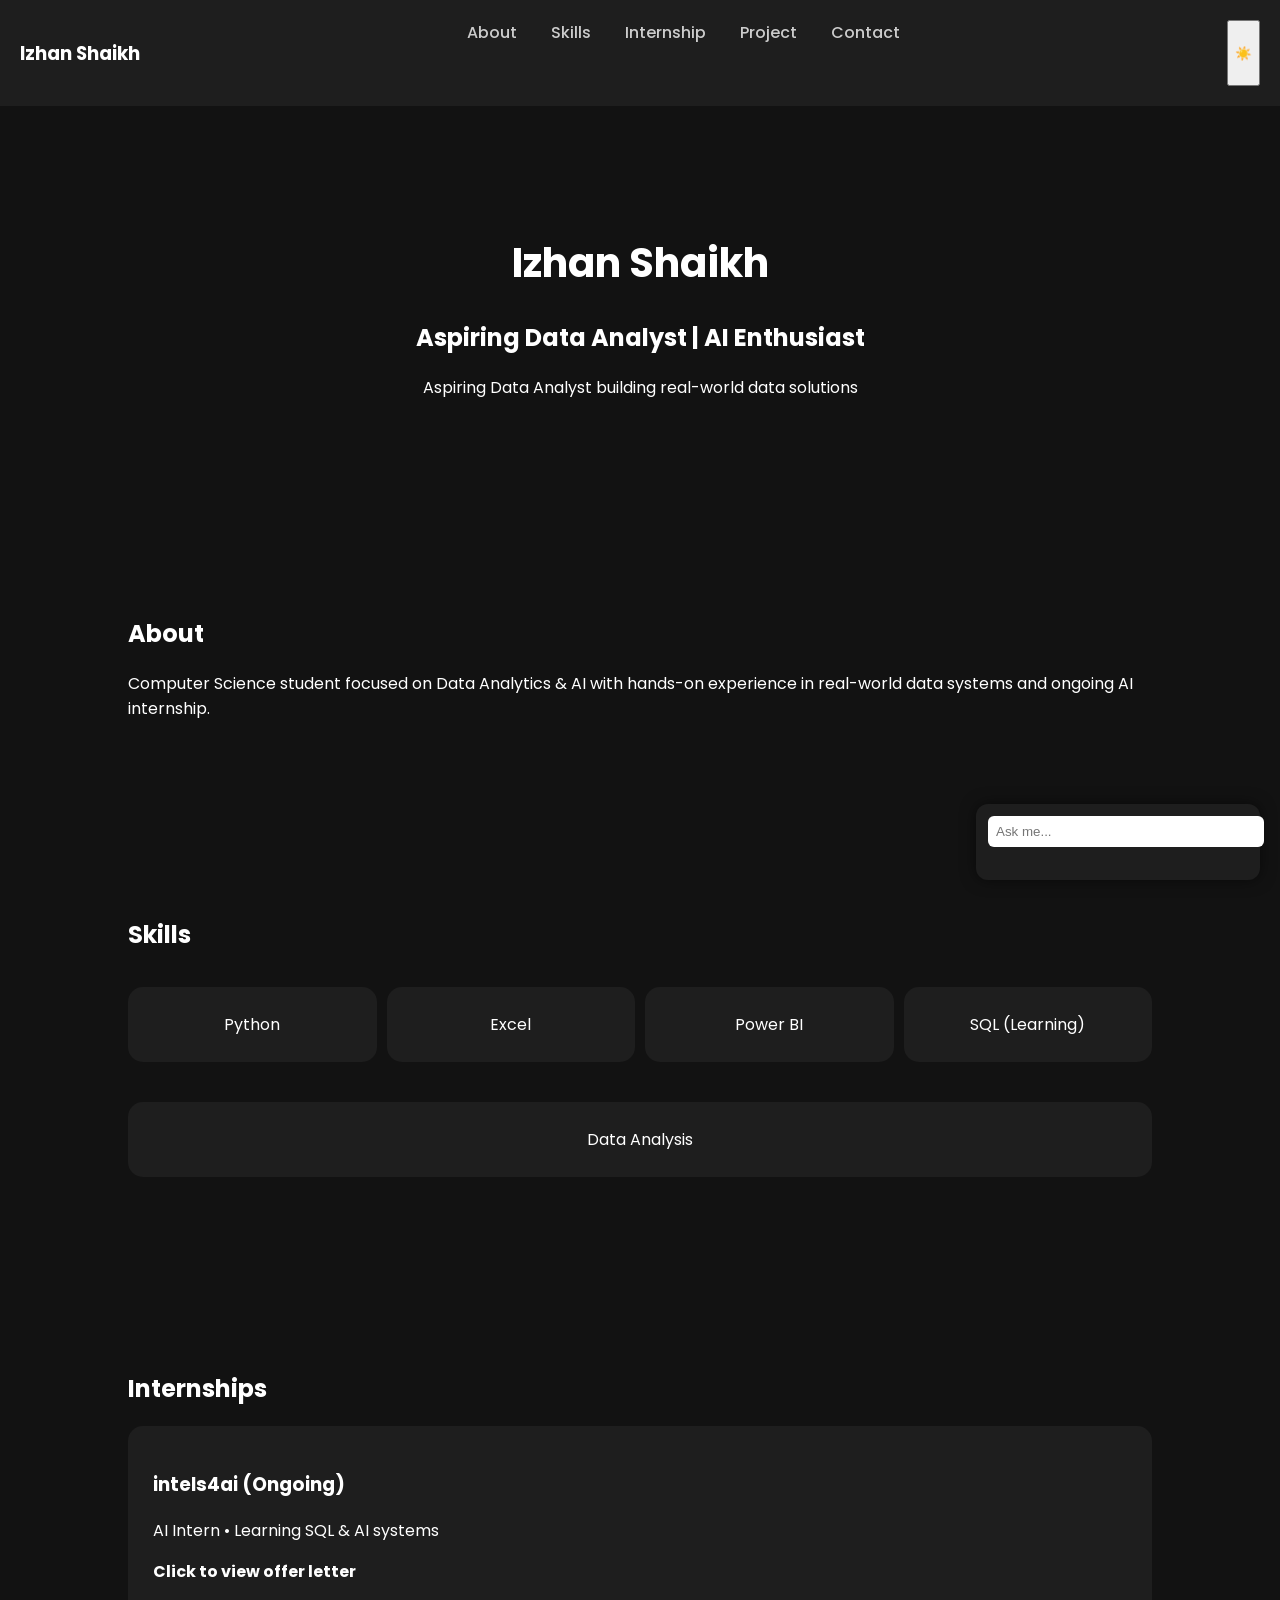
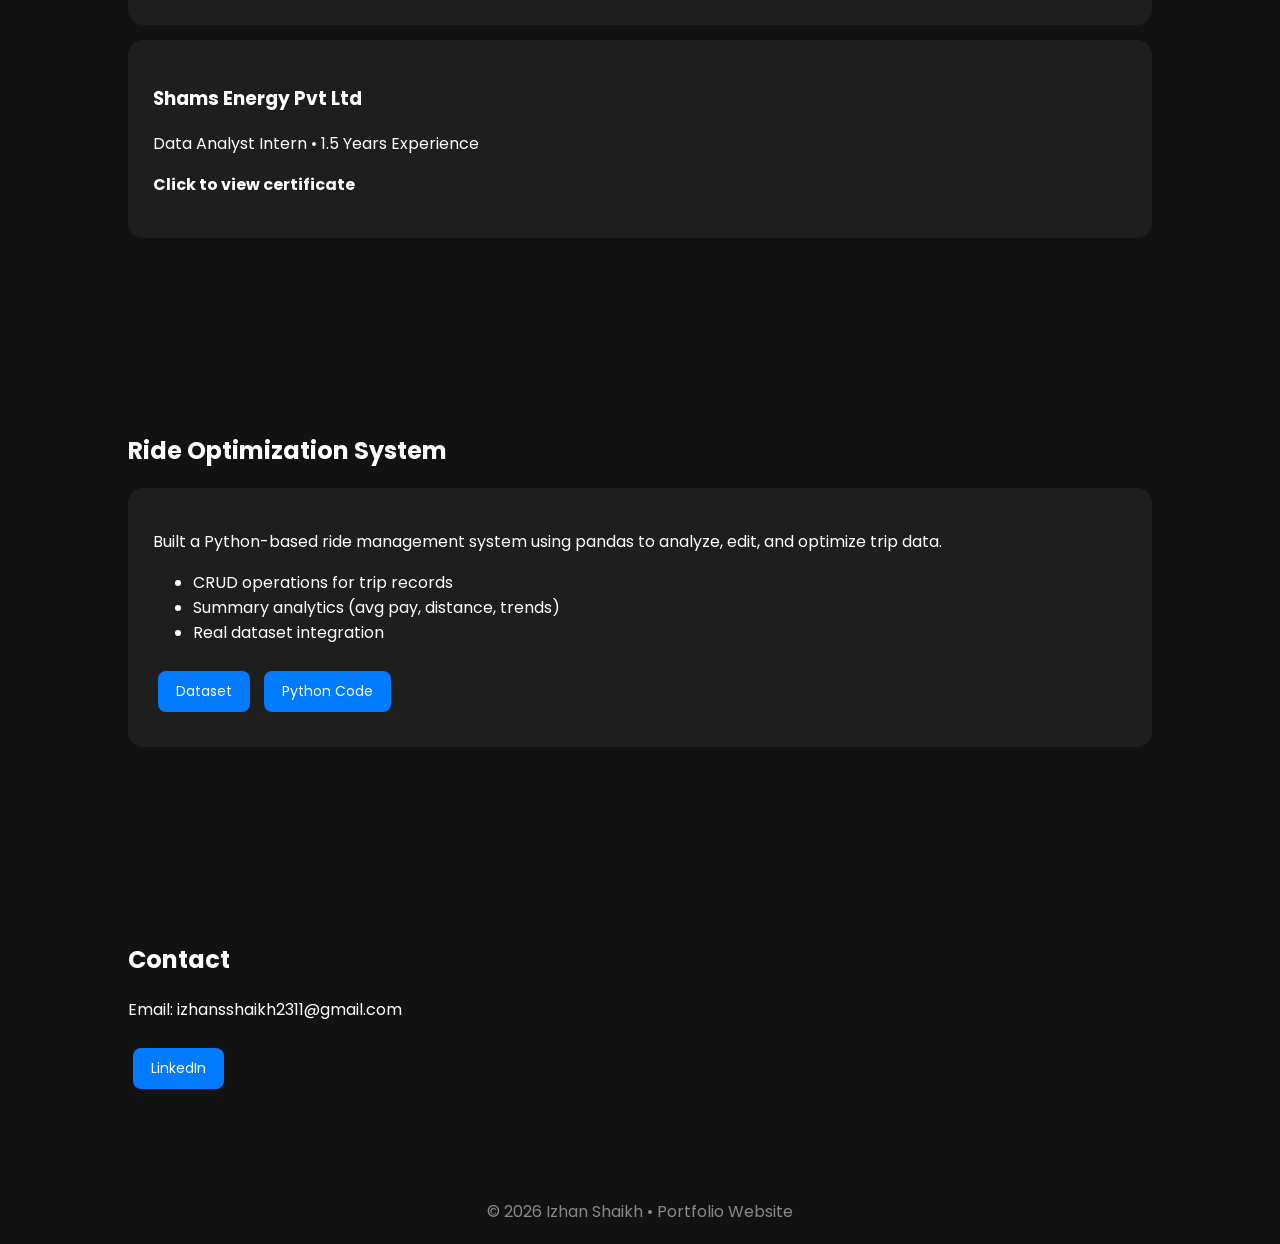
==== index.html @ aa176f36 "Add files via upload A professional portfolio website showcasing my skills in Data Analytics and AI." ====
<!DOCTYPE html>
<html lang="en">
<head>
<meta charset="UTF-8">
<meta name="viewport" content="width=device-width, initial-scale=1.0">
<title>Izhan Shaikh Portfolio</title>
<link href="https://fonts.googleapis.com/css2?family=Poppins:wght@300;400;600&display=swap" rel="stylesheet">
<style>
body{margin:0;font-family:'Poppins',sans-serif;background:#121212;color:#fff;scroll-behavior:smooth}
header{padding:20px;display:flex;justify-content:space-between;background:#1e1e1e;position:sticky;top:0;z-index:1000}
nav a{margin:0 15px;text-decoration:none;color:#ccc;font-weight:500}
nav a:hover{color:#fff}
.hero{text-align:center;padding:100px 20px}
.hero h1{font-size:40px}
section{padding:80px 10%;max-width:1100px;margin:auto}
.card{background:#1e1e1e;padding:25px;margin:15px 0;border-radius:15px;cursor:pointer;transition:.3s}
.card:hover{transform:translateY(-8px);box-shadow:0 10px 25px rgba(0,0,0,.5)}
.skills{display:flex;flex-wrap:wrap;gap:10px}
.skills .card{flex:1 1 150px;text-align:center}
.light{background:#fff;color:#222}
.light header{background:#f5f5f5}
.light .card{background:#f9f9f9}
.btn{display:inline-block;margin:10px 5px;padding:10px 18px;background:#007bff;color:#fff;border-radius:8px;text-decoration:none;font-size:14px}
.btn:hover{background:#0056b3}
.chatbot{position:fixed;bottom:20px;right:20px;width:260px;background:#1e1e1e;padding:12px;border-radius:12px;box-shadow:0 0 15px rgba(0,0,0,.5)}
.light .chatbot{background:#fff}
.chatbot input{width:100%;padding:8px;border:none;border-radius:6px;margin-bottom:5px}
.modal{display:none;position:fixed;top:0;left:0;width:100%;height:100%;background:rgba(0,0,0,.9);justify-content:center;align-items:center}
.modal img{max-width:90%;max-height:90%;border-radius:10px}
footer{text-align:center;padding:20px;color:#888}
</style>
</head>
<body>

<header>
<h3>Izhan Shaikh</h3>
<nav>
<a href="#about">About</a>
<a href="#skills">Skills</a>
<a href="#internship">Internship</a>
<a href="#project">Project</a>
<a href="#contact">Contact</a>
</nav>
<button onclick="toggleMode()">☀️</button>
</header>

<div class="hero">
<h1>Izhan Shaikh</h1>
<h2 id="typing"></h2>
<p>Aspiring Data Analyst building real-world data solutions</p>
</div>

<section id="about">
<h2>About</h2>
<p>Computer Science student focused on Data Analytics & AI with hands-on experience in real-world data systems and ongoing AI internship.</p>
</section>

<section id="skills">
<h2>Skills</h2>
<div class="skills">
<div class="card">Python</div>
<div class="card">Excel</div>
<div class="card">Power BI</div>
<div class="card">SQL (Learning)</div>
<div class="card">Data Analysis</div>
</div>
</section>

<section id="internship">
<h2>Internships</h2>

<div class="card" onclick="openModal('offerletter.jpg')">
<h3>intels4ai (Ongoing)</h3>
<p>AI Intern • Learning SQL & AI systems</p>
<p><b>Click to view offer letter</b></p>
</div>

<div class="card" onclick="openModal('internshipcertificate.jpg')">
<h3>Shams Energy Pvt Ltd</h3>
<p>Data Analyst Intern • 1.5 Years Experience</p>
<p><b>Click to view certificate</b></p>
</div>

</section>

<section id="project">
<h2>Ride Optimization System</h2>
<div class="card">
<p>Built a Python-based ride management system using pandas to analyze, edit, and optimize trip data.</p>
<ul>
<li>CRUD operations for trip records</li>
<li>Summary analytics (avg pay, distance, trends)</li>
<li>Real dataset integration</li>
</ul>
<a class="btn" href="pscproject.csv" download>Dataset</a>
<a class="btn" href="Pasted code.py" download>Python Code</a>
</div>
</section>

<section id="contact">
<h2>Contact</h2>
<p>Email: izhansshaikh2311@gmail.com</p>
<a class="btn" href="https://www.linkedin.com/in/izhan-shaikh-60560a395" target="_blank">LinkedIn</a>
</section>

<div class="chatbot">
<input id="userInput" placeholder="Ask me..." onkeypress="reply(event)">
<p id="botReply"></p>
</div>

<div class="modal" id="modal" onclick="closeModal()">
<img id="modalImg">
</div>

<footer>
© 2026 Izhan Shaikh • Portfolio Website
</footer>

<script>
const text="Aspiring Data Analyst | AI Enthusiast";
let i=0;function typing(){if(i<text.length){document.getElementById("typing").innerHTML+=text[i];i++;setTimeout(typing,40)}}typing();
function toggleMode(){document.body.classList.toggle("light")}
function reply(e){if(e.key==="Enter"){let t=document.getElementById("userInput").value.toLowerCase();let r="";if(t.includes("skill"))r="Python, Excel, Power BI, SQL";else if(t.includes("intern"))r="AI Intern + Data Analyst";else r="Try asking about skills or internship";document.getElementById("botReply").innerText=r}}
function openModal(src){document.getElementById("modal").style.display="flex";document.getElementById("modalImg").src=src}
function closeModal(){document.getElementById("modal").style.display="none"}
</script>

</body>
</html>
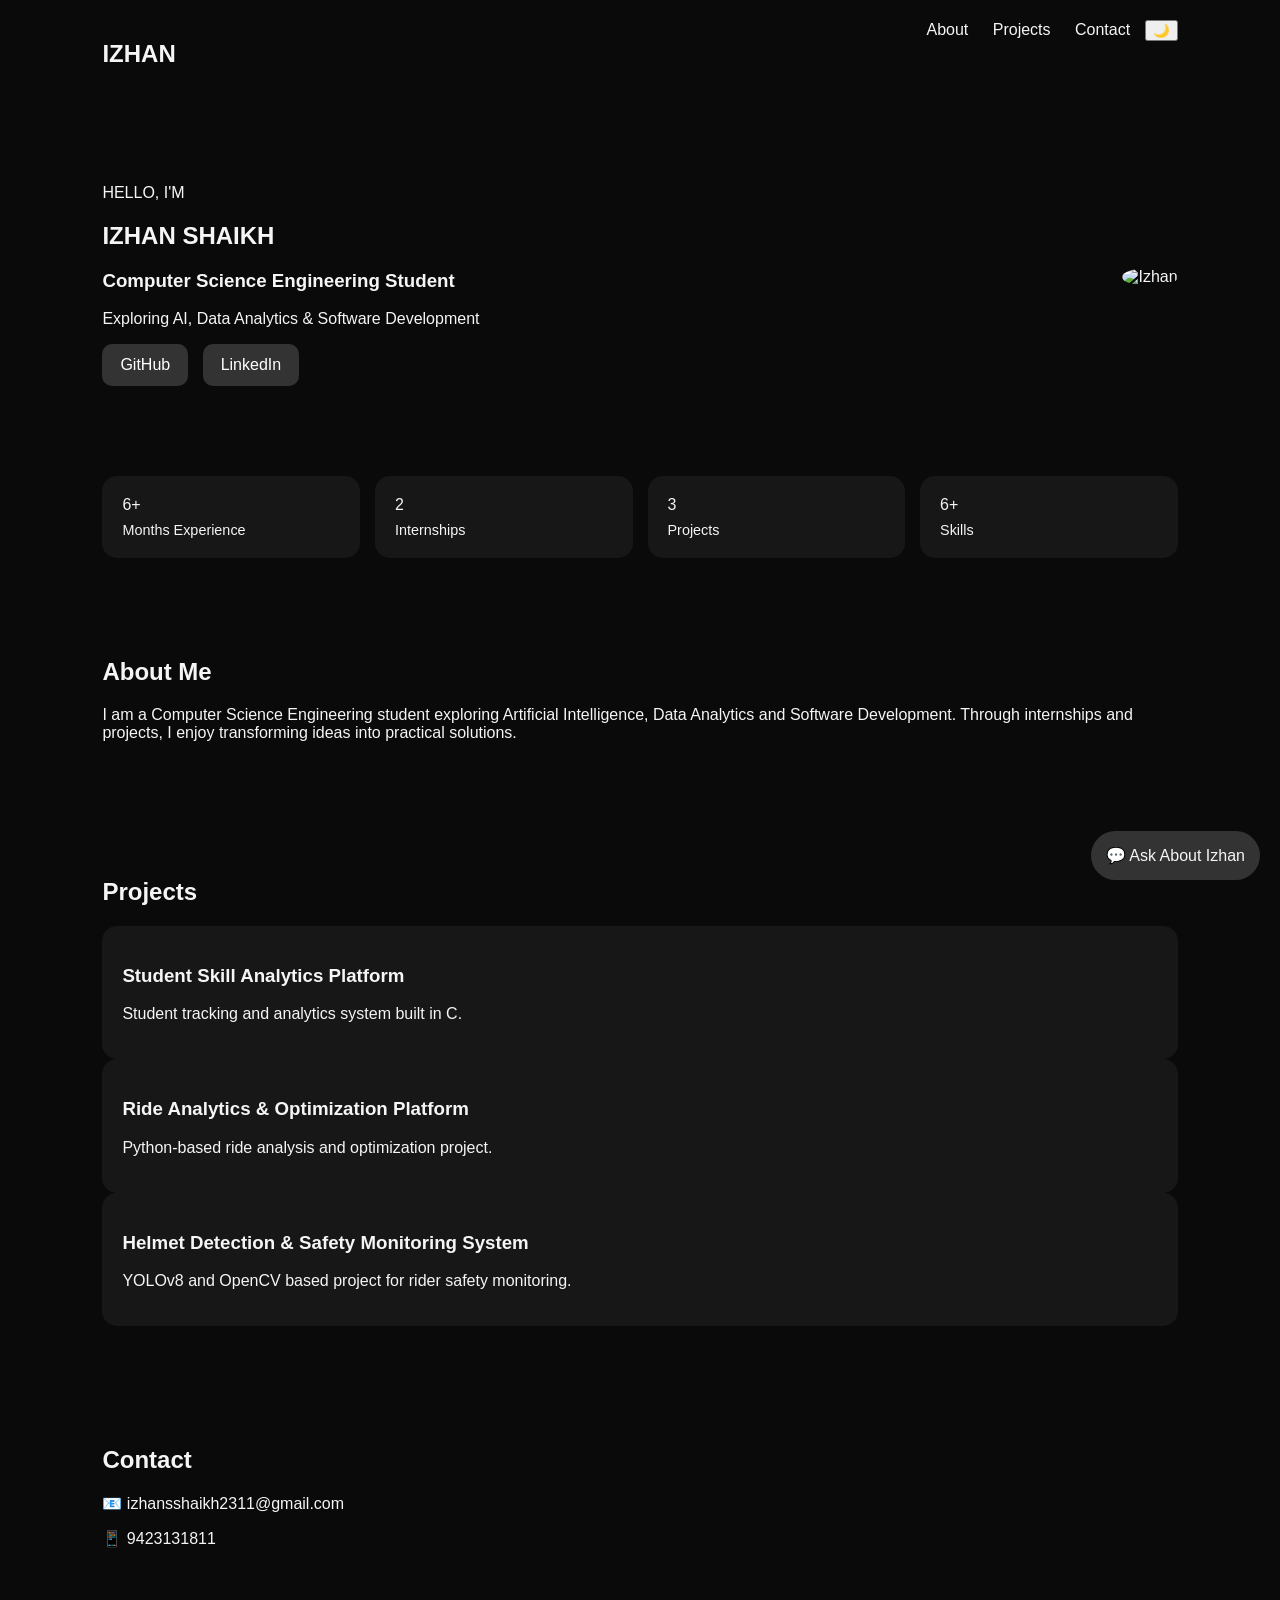
==== commit 225ecc17: "Add files via upload" ====
--- a/index.html
+++ b/index.html
@@ -4,126 +4,83 @@
 <meta charset="UTF-8">
 <meta name="viewport" content="width=device-width, initial-scale=1.0">
 <title>Izhan Shaikh Portfolio</title>
-<link href="https://fonts.googleapis.com/css2?family=Poppins:wght@300;400;600&display=swap" rel="stylesheet">
-<style>
-body{margin:0;font-family:'Poppins',sans-serif;background:#121212;color:#fff;scroll-behavior:smooth}
-header{padding:20px;display:flex;justify-content:space-between;background:#1e1e1e;position:sticky;top:0;z-index:1000}
-nav a{margin:0 15px;text-decoration:none;color:#ccc;font-weight:500}
-nav a:hover{color:#fff}
-.hero{text-align:center;padding:100px 20px}
-.hero h1{font-size:40px}
-section{padding:80px 10%;max-width:1100px;margin:auto}
-.card{background:#1e1e1e;padding:25px;margin:15px 0;border-radius:15px;cursor:pointer;transition:.3s}
-.card:hover{transform:translateY(-8px);box-shadow:0 10px 25px rgba(0,0,0,.5)}
-.skills{display:flex;flex-wrap:wrap;gap:10px}
-.skills .card{flex:1 1 150px;text-align:center}
-.light{background:#fff;color:#222}
-.light header{background:#f5f5f5}
-.light .card{background:#f9f9f9}
-.btn{display:inline-block;margin:10px 5px;padding:10px 18px;background:#007bff;color:#fff;border-radius:8px;text-decoration:none;font-size:14px}
-.btn:hover{background:#0056b3}
-.chatbot{position:fixed;bottom:20px;right:20px;width:260px;background:#1e1e1e;padding:12px;border-radius:12px;box-shadow:0 0 15px rgba(0,0,0,.5)}
-.light .chatbot{background:#fff}
-.chatbot input{width:100%;padding:8px;border:none;border-radius:6px;margin-bottom:5px}
-.modal{display:none;position:fixed;top:0;left:0;width:100%;height:100%;background:rgba(0,0,0,.9);justify-content:center;align-items:center}
-.modal img{max-width:90%;max-height:90%;border-radius:10px}
-footer{text-align:center;padding:20px;color:#888}
-</style>
+<link rel="stylesheet" href="style.css">
 </head>
 <body>
 
 <header>
-<h3>Izhan Shaikh</h3>
-<nav>
-<a href="#about">About</a>
-<a href="#skills">Skills</a>
-<a href="#internship">Internship</a>
-<a href="#project">Project</a>
-<a href="#contact">Contact</a>
-</nav>
-<button onclick="toggleMode()">☀️</button>
+    <h2>IZHAN</h2>
+    <nav>
+        <a href="#about">About</a>
+        <a href="#projects">Projects</a>
+        <a href="#contact">Contact</a>
+        <button id="themeBtn">🌙</button>
+    </nav>
 </header>
 
-<div class="hero">
-<h1>Izhan Shaikh</h1>
-<h2 id="typing"></h2>
-<p>Aspiring Data Analyst building real-world data solutions</p>
-</div>
+<section class="hero">
+    <div class="hero-left">
+        <p class="intro">HELLO, I'M</p>
+        <h1>IZHAN SHAIKH</h1>
+        <h3>Computer Science Engineering Student</h3>
+        <div id="roles"></div>
+
+        <p class="tagline">
+            Exploring AI, Data Analytics & Software Development
+        </p>
+
+        <a class="btn" href="https://github.com/izhancodes" target="_blank">GitHub</a>
+        <a class="btn" href="https://www.linkedin.com/in/izhan-shaikh-60560a395?utm_source=share_via&utm_content=profile&utm_medium=member_ios" target="_blank">LinkedIn</a>
+    </div>
+
+    <div class="hero-right">
+        <img src="profile.jpeg" alt="Izhan">
+    </div>
+</section>
+
+<section class="stats">
+    <div class="stat">6+<span>Months Experience</span></div>
+    <div class="stat">2<span>Internships</span></div>
+    <div class="stat">3<span>Projects</span></div>
+    <div class="stat">6+<span>Skills</span></div>
+</section>
 
 <section id="about">
-<h2>About</h2>
-<p>Computer Science student focused on Data Analytics & AI with hands-on experience in real-world data systems and ongoing AI internship.</p>
+    <h2>About Me</h2>
+    <p>
+        I am a Computer Science Engineering student exploring Artificial Intelligence,
+        Data Analytics and Software Development. Through internships and projects,
+        I enjoy transforming ideas into practical solutions.
+    </p>
 </section>
 
-<section id="skills">
-<h2>Skills</h2>
-<div class="skills">
-<div class="card">Python</div>
-<div class="card">Excel</div>
-<div class="card">Power BI</div>
-<div class="card">SQL (Learning)</div>
-<div class="card">Data Analysis</div>
-</div>
-</section>
+<section id="projects">
+    <h2>Projects</h2>
 
-<section id="internship">
-<h2>Internships</h2>
+    <div class="card">
+        <h3>Student Skill Analytics Platform</h3>
+        <p>Student tracking and analytics system built in C.</p>
+    </div>
 
-<div class="card" onclick="openModal('offerletter.jpg')">
-<h3>intels4ai (Ongoing)</h3>
-<p>AI Intern • Learning SQL & AI systems</p>
-<p><b>Click to view offer letter</b></p>
-</div>
+    <div class="card">
+        <h3>Ride Analytics & Optimization Platform</h3>
+        <p>Python-based ride analysis and optimization project.</p>
+    </div>
 
-<div class="card" onclick="openModal('internshipcertificate.jpg')">
-<h3>Shams Energy Pvt Ltd</h3>
-<p>Data Analyst Intern • 1.5 Years Experience</p>
-<p><b>Click to view certificate</b></p>
-</div>
-
-</section>
-
-<section id="project">
-<h2>Ride Optimization System</h2>
-<div class="card">
-<p>Built a Python-based ride management system using pandas to analyze, edit, and optimize trip data.</p>
-<ul>
-<li>CRUD operations for trip records</li>
-<li>Summary analytics (avg pay, distance, trends)</li>
-<li>Real dataset integration</li>
-</ul>
-<a class="btn" href="pscproject.csv" download>Dataset</a>
-<a class="btn" href="Pasted code.py" download>Python Code</a>
-</div>
+    <div class="card">
+        <h3>Helmet Detection & Safety Monitoring System</h3>
+        <p>YOLOv8 and OpenCV based project for rider safety monitoring.</p>
+    </div>
 </section>
 
 <section id="contact">
-<h2>Contact</h2>
-<p>Email: izhansshaikh2311@gmail.com</p>
-<a class="btn" href="https://www.linkedin.com/in/izhan-shaikh-60560a395" target="_blank">LinkedIn</a>
+    <h2>Contact</h2>
+    <p>📧 izhansshaikh2311@gmail.com</p>
+    <p>📱 9423131811</p>
 </section>
 
-<div class="chatbot">
-<input id="userInput" placeholder="Ask me..." onkeypress="reply(event)">
-<p id="botReply"></p>
-</div>
+<div id="askBtn">💬 Ask About Izhan</div>
 
-<div class="modal" id="modal" onclick="closeModal()">
-<img id="modalImg">
-</div>
-
-<footer>
-© 2026 Izhan Shaikh • Portfolio Website
-</footer>
-
-<script>
-const text="Aspiring Data Analyst | AI Enthusiast";
-let i=0;function typing(){if(i<text.length){document.getElementById("typing").innerHTML+=text[i];i++;setTimeout(typing,40)}}typing();
-function toggleMode(){document.body.classList.toggle("light")}
-function reply(e){if(e.key==="Enter"){let t=document.getElementById("userInput").value.toLowerCase();let r="";if(t.includes("skill"))r="Python, Excel, Power BI, SQL";else if(t.includes("intern"))r="AI Intern + Data Analyst";else r="Try asking about skills or internship";document.getElementById("botReply").innerText=r}}
-function openModal(src){document.getElementById("modal").style.display="flex";document.getElementById("modalImg").src=src}
-function closeModal(){document.getElementById("modal").style.display="none"}
-</script>
-
+<script src="script.js"></script>
 </body>
-</html>
+</html>
--- a/style.css
+++ b/style.css
@@ -0,0 +1,105 @@
+:root{
+--bg:#0a0a0a;
+--text:#f5f5f5;
+--card:#171717;
+}
+
+.light{
+--bg:#f5f5f5;
+--text:#111;
+--card:#fff;
+}
+
+body{
+margin:0;
+font-family:Segoe UI,sans-serif;
+background:var(--bg);
+color:var(--text);
+transition:.3s;
+}
+
+header{
+display:flex;
+justify-content:space-between;
+padding:20px 8%;
+}
+
+nav a{
+color:var(--text);
+text-decoration:none;
+margin:0 10px;
+}
+
+.hero{
+display:flex;
+justify-content:space-between;
+align-items:center;
+padding:60px 8%;
+}
+
+.hero img{
+width:320px;
+height:320px;
+border-radius:50%;
+object-fit:cover;
+}
+
+.btn{
+display:inline-block;
+padding:12px 18px;
+background:#333;
+color:white;
+text-decoration:none;
+border-radius:10px;
+margin-right:10px;
+}
+
+.stats{
+display:grid;
+grid-template-columns:repeat(4,1fr);
+gap:15px;
+padding:30px 8%;
+}
+
+.stat,.card{
+background:var(--card);
+padding:20px;
+border-radius:15px;
+}
+
+.stat span{
+display:block;
+margin-top:8px;
+font-size:.9rem;
+}
+
+section{
+padding:50px 8%;
+}
+
+#roles{
+font-size:1.3rem;
+font-weight:bold;
+margin:15px 0;
+}
+
+#askBtn{
+position:fixed;
+right:20px;
+bottom:20px;
+background:#333;
+padding:15px;
+border-radius:30px;
+cursor:pointer;
+}
+
+@media(max-width:768px){
+.hero{
+flex-direction:column;
+text-align:center;
+}
+
+.stats{
+grid-template-columns:repeat(2,1fr);
+}
+}
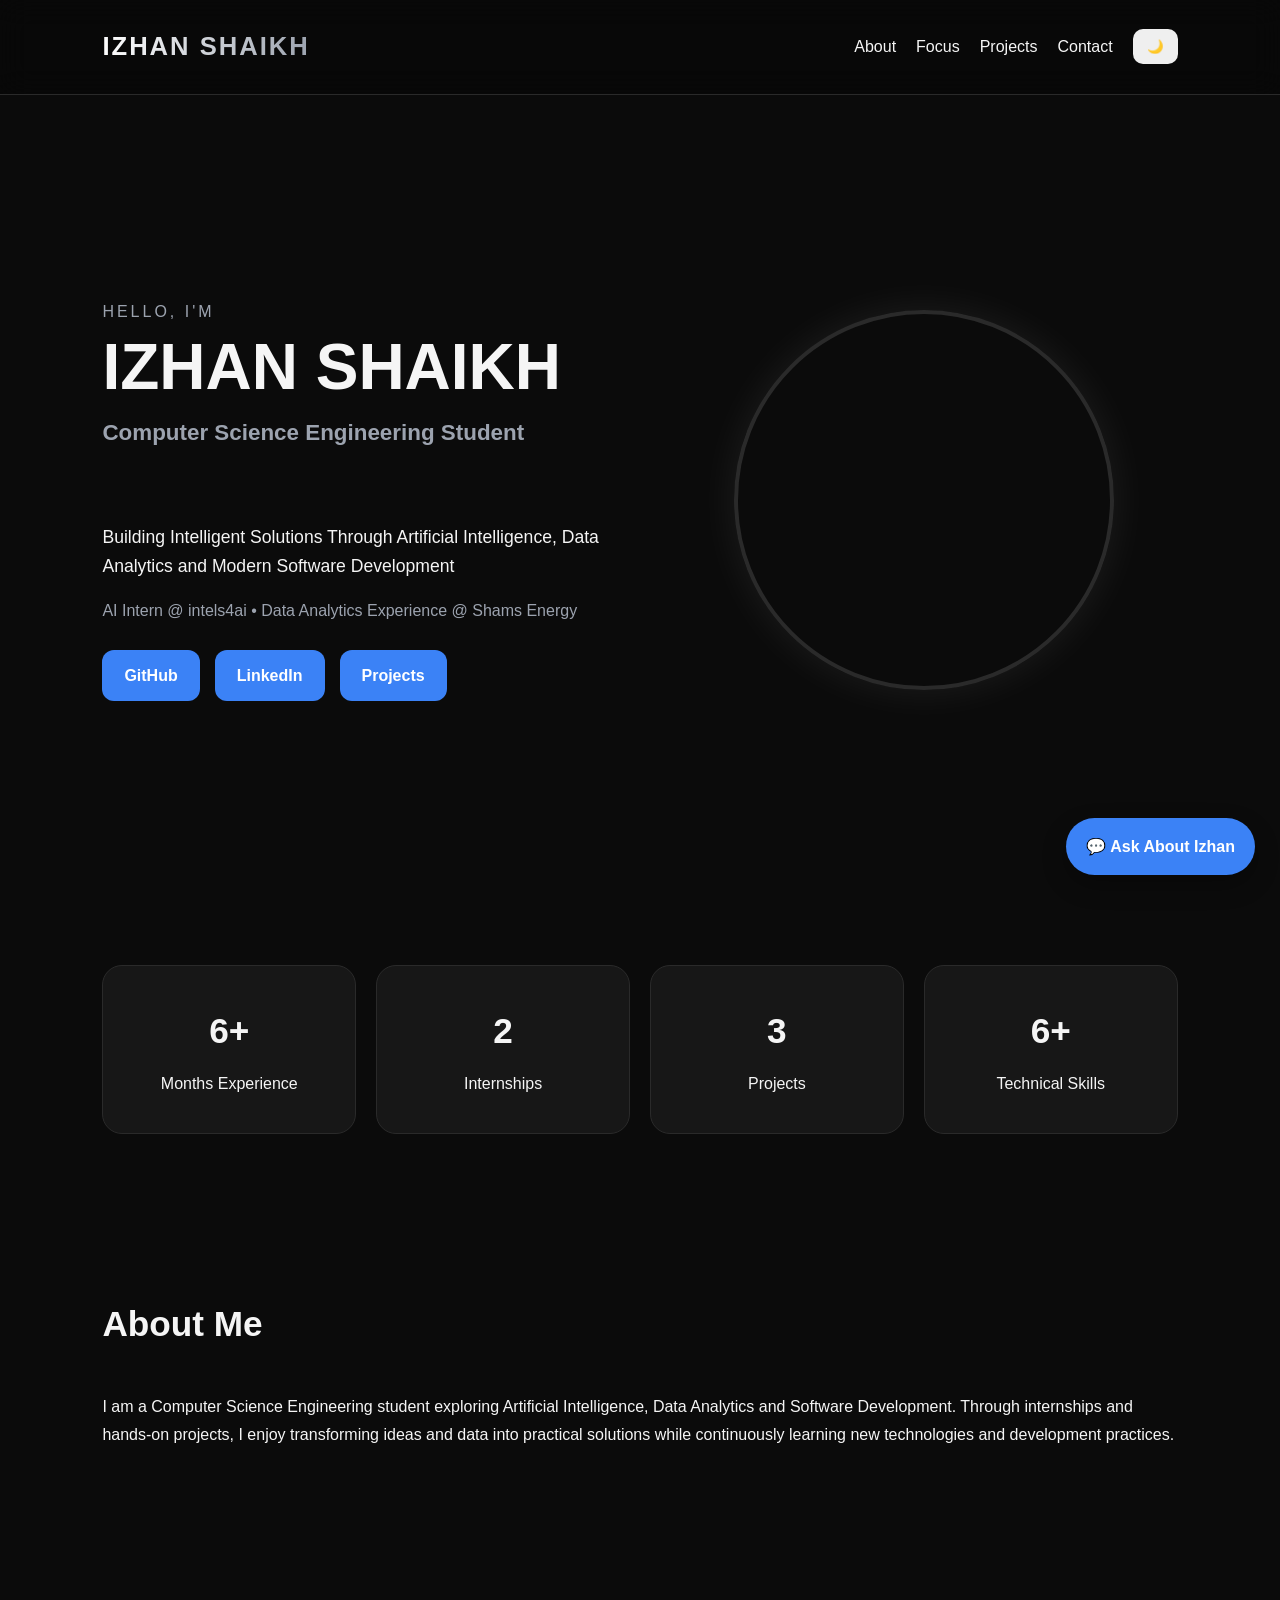
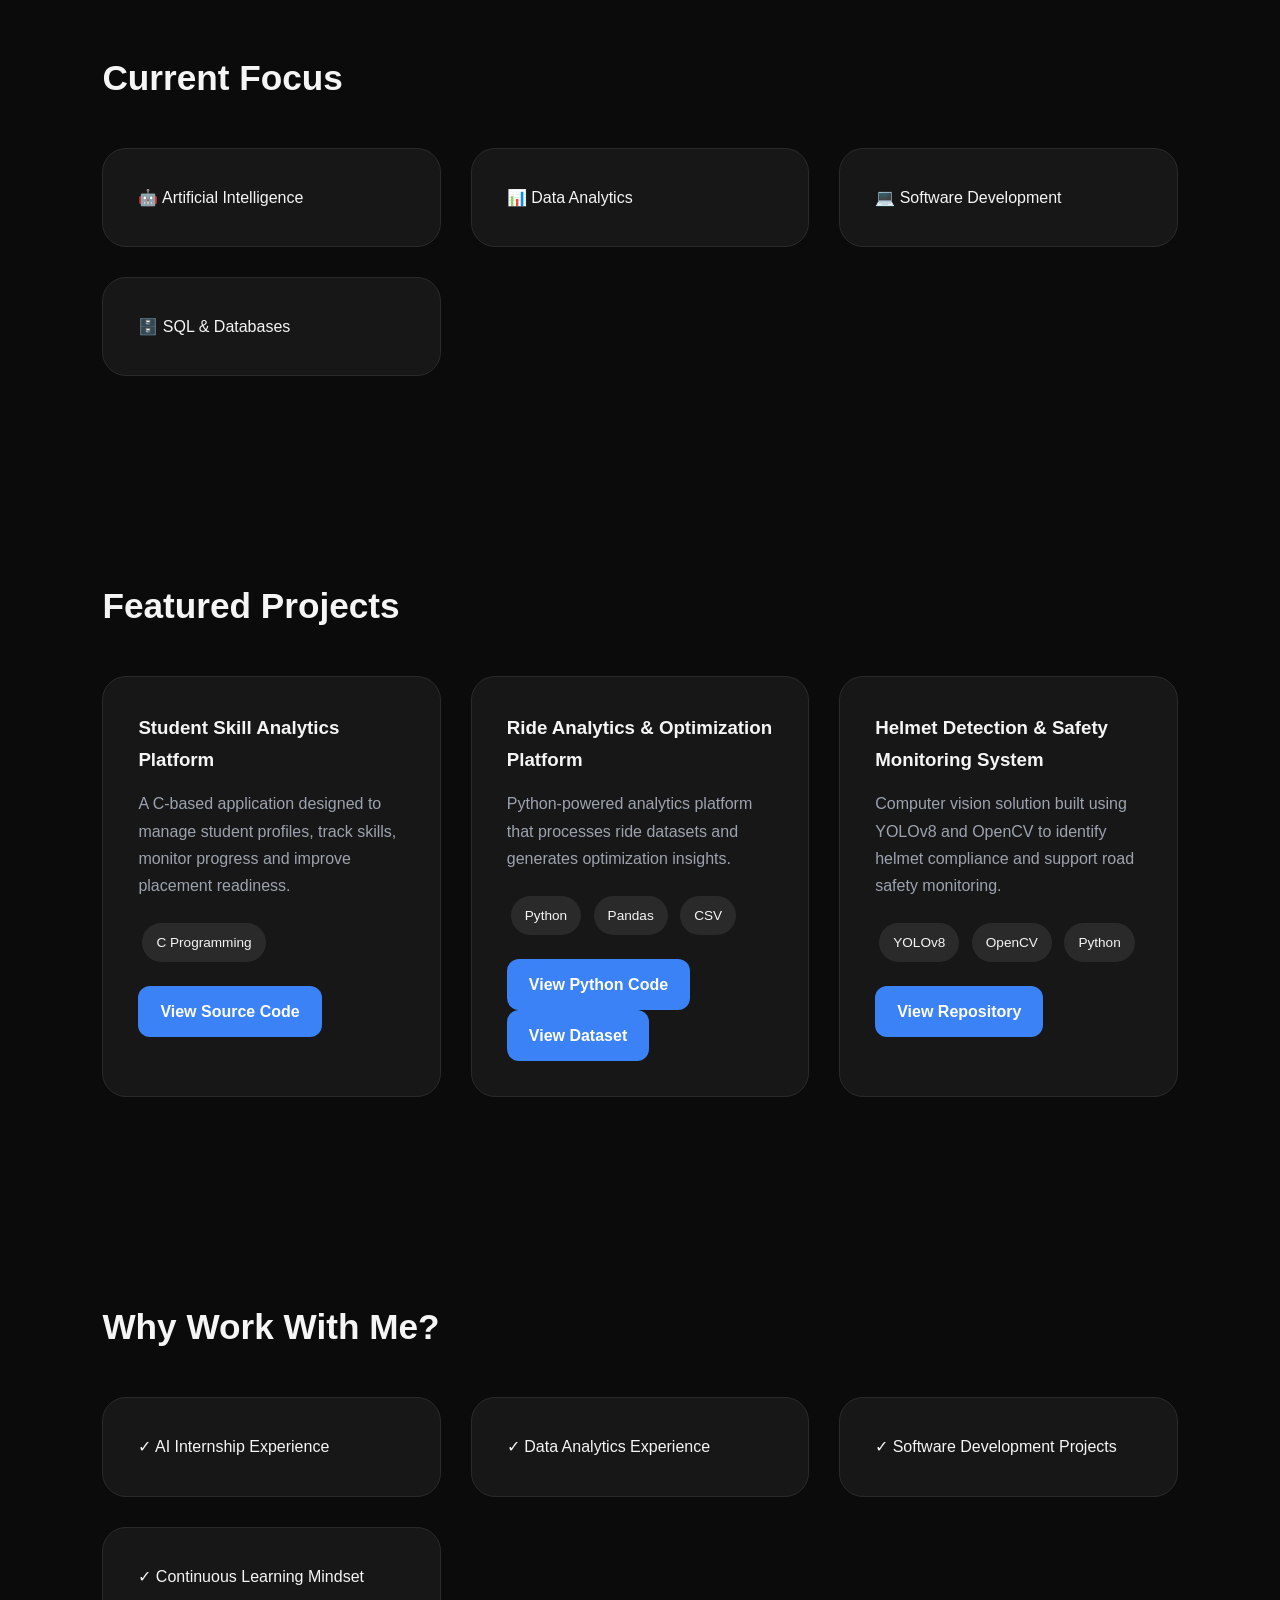
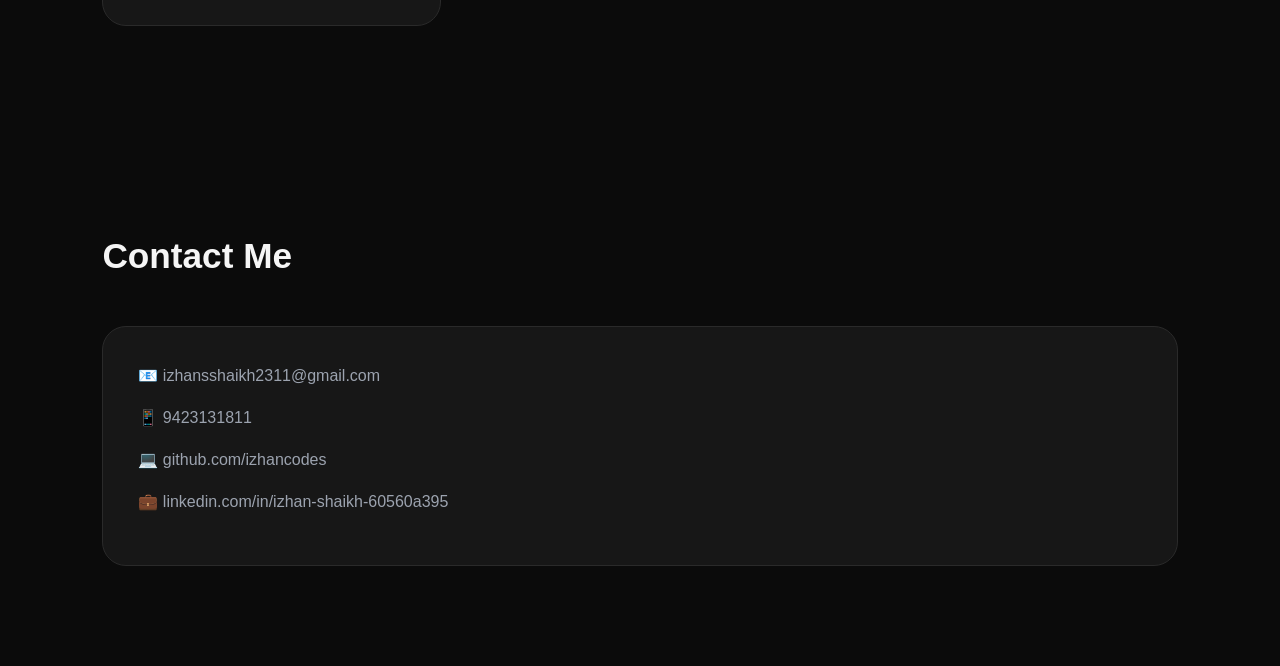
==== commit db0f2136: "Add files via upload" ====
--- a/index.html
+++ b/index.html
@@ -1,86 +1,381 @@
 <!DOCTYPE html>
 <html lang="en">
+
 <head>
 <meta charset="UTF-8">
 <meta name="viewport" content="width=device-width, initial-scale=1.0">
-<title>Izhan Shaikh Portfolio</title>
+
+<title>Izhan Shaikh | Portfolio</title>
+
 <link rel="stylesheet" href="style.css">
 </head>
+
 <body>
 
 <header>
-    <h2>IZHAN</h2>
-    <nav>
-        <a href="#about">About</a>
-        <a href="#projects">Projects</a>
-        <a href="#contact">Contact</a>
-        <button id="themeBtn">🌙</button>
-    </nav>
+
+<div class="logo">
+IZHAN SHAIKH
+</div>
+
+<nav>
+
+<a href="#about">About</a>
+<a href="#focus">Focus</a>
+<a href="#projects">Projects</a>
+<a href="#contact">Contact</a>
+
+<button id="themeBtn">
+🌙
+</button>
+
+</nav>
+
 </header>
 
 <section class="hero">
-    <div class="hero-left">
-        <p class="intro">HELLO, I'M</p>
-        <h1>IZHAN SHAIKH</h1>
-        <h3>Computer Science Engineering Student</h3>
-        <div id="roles"></div>
-
-        <p class="tagline">
-            Exploring AI, Data Analytics & Software Development
-        </p>
-
-        <a class="btn" href="https://github.com/izhancodes" target="_blank">GitHub</a>
-        <a class="btn" href="https://www.linkedin.com/in/izhan-shaikh-60560a395?utm_source=share_via&utm_content=profile&utm_medium=member_ios" target="_blank">LinkedIn</a>
-    </div>
-
-    <div class="hero-right">
-        <img src="profile.jpeg" alt="Izhan">
-    </div>
+
+<div class="hero-left">
+
+<p class="intro">
+HELLO, I'M
+</p>
+
+<h1>
+IZHAN SHAIKH
+</h1>
+
+<h3>
+Computer Science Engineering Student
+</h3>
+
+<div id="roles"></div>
+
+<p class="tagline">
+
+Building Intelligent Solutions Through
+Artificial Intelligence, Data Analytics
+and Modern Software Development
+
+</p>
+
+<p class="subline">
+AI Intern @ intels4ai • Data Analytics Experience @ Shams Energy
+</p>
+
+<div class="hero-buttons">
+
+<a class="btn"
+href="https://github.com/izhancodes"
+target="_blank">
+GitHub
+</a>
+
+<a class="btn"
+href="https://www.linkedin.com/in/izhan-shaikh-60560a395?utm_source=share_via&utm_content=profile&utm_medium=member_ios"
+target="_blank">
+LinkedIn
+</a>
+
+<a class="btn"
+href="#projects">
+Projects
+</a>
+
+</div>
+
+</div>
+
+<div class="hero-right">
+
+<img
+src="profile.jpeg"
+alt="Izhan">
+
+</div>
+
 </section>
 
 <section class="stats">
-    <div class="stat">6+<span>Months Experience</span></div>
-    <div class="stat">2<span>Internships</span></div>
-    <div class="stat">3<span>Projects</span></div>
-    <div class="stat">6+<span>Skills</span></div>
+
+<div class="stat">
+
+<h2>6+</h2>
+
+<span>
+Months Experience
+</span>
+
+</div>
+
+<div class="stat">
+
+<h2>2</h2>
+
+<span>
+Internships
+</span>
+
+</div>
+
+<div class="stat">
+
+<h2>3</h2>
+
+<span>
+Projects
+</span>
+
+</div>
+
+<div class="stat">
+
+<h2>6+</h2>
+
+<span>
+Technical Skills
+</span>
+
+</div>
+
 </section>
 
 <section id="about">
-    <h2>About Me</h2>
-    <p>
-        I am a Computer Science Engineering student exploring Artificial Intelligence,
-        Data Analytics and Software Development. Through internships and projects,
-        I enjoy transforming ideas into practical solutions.
-    </p>
+
+<h2>
+About Me
+</h2>
+
+<p>
+
+I am a Computer Science Engineering student exploring
+Artificial Intelligence, Data Analytics and Software
+Development.
+
+Through internships and hands-on projects,
+I enjoy transforming ideas and data into practical
+solutions while continuously learning new technologies
+and development practices.
+
+</p>
+
+</section>
+
+<section id="focus">
+
+<h2>
+Current Focus
+</h2>
+
+<div class="project-grid">
+
+<div class="card">
+🤖 Artificial Intelligence
+</div>
+
+<div class="card">
+📊 Data Analytics
+</div>
+
+<div class="card">
+💻 Software Development
+</div>
+
+<div class="card">
+🗄️ SQL & Databases
+</div>
+
+</div>
+
 </section>
 
 <section id="projects">
-    <h2>Projects</h2>
-
-    <div class="card">
-        <h3>Student Skill Analytics Platform</h3>
-        <p>Student tracking and analytics system built in C.</p>
-    </div>
-
-    <div class="card">
-        <h3>Ride Analytics & Optimization Platform</h3>
-        <p>Python-based ride analysis and optimization project.</p>
-    </div>
-
-    <div class="card">
-        <h3>Helmet Detection & Safety Monitoring System</h3>
-        <p>YOLOv8 and OpenCV based project for rider safety monitoring.</p>
-    </div>
+
+<h2>
+Featured Projects
+</h2>
+
+<div class="project-grid">
+
+<div class="card">
+
+<h3>
+Student Skill Analytics Platform
+</h3>
+
+<p>
+
+A C-based application designed to manage
+student profiles, track skills, monitor
+progress and improve placement readiness.
+
+</p>
+
+<div class="tech">
+
+<span>C Programming</span>
+
+</div>
+
+<a class="btn"
+href="skill_tracker(2).c">
+
+View Source Code
+
+</a>
+
+</div>
+
+<div class="card">
+
+<h3>
+Ride Analytics & Optimization Platform
+</h3>
+
+<p>
+
+Python-powered analytics platform
+that processes ride datasets and
+generates optimization insights.
+
+</p>
+
+<div class="tech">
+
+<span>Python</span>
+<span>Pandas</span>
+<span>CSV</span>
+
+</div>
+
+<a class="btn"
+href="ride_optimization_system.py">
+
+View Python Code
+
+</a>
+
+<a class="btn"
+href="pscproject.csv">
+
+View Dataset
+
+</a>
+
+</div>
+
+<div class="card">
+
+<h3>
+Helmet Detection & Safety Monitoring System
+</h3>
+
+<p>
+
+Computer vision solution built using
+YOLOv8 and OpenCV to identify
+helmet compliance and support
+road safety monitoring.
+
+</p>
+
+<div class="tech">
+
+<span>YOLOv8</span>
+<span>OpenCV</span>
+<span>Python</span>
+
+</div>
+
+<a class="btn"
+href="https://github.com/ShadowAtlas19/Helmet-Detection"
+target="_blank">
+
+View Repository
+
+</a>
+
+</div>
+
+</div>
+
+</section>
+
+<section id="why">
+
+<h2>
+Why Work With Me?
+</h2>
+
+<div class="project-grid">
+
+<div class="card">
+✓ AI Internship Experience
+</div>
+
+<div class="card">
+✓ Data Analytics Experience
+</div>
+
+<div class="card">
+✓ Software Development Projects
+</div>
+
+<div class="card">
+✓ Continuous Learning Mindset
+</div>
+
+</div>
+
 </section>
 
 <section id="contact">
-    <h2>Contact</h2>
-    <p>📧 izhansshaikh2311@gmail.com</p>
-    <p>📱 9423131811</p>
-</section>
-
-<div id="askBtn">💬 Ask About Izhan</div>
+
+<h2>
+Contact Me
+</h2>
+
+<div class="card">
+
+<p>
+
+📧
+izhansshaikh2311@gmail.com
+
+</p>
+
+<p>
+
+📱
+9423131811
+
+</p>
+
+<p>
+
+💻
+github.com/izhancodes
+
+</p>
+
+<p>
+
+💼
+linkedin.com/in/izhan-shaikh-60560a395
+
+</p>
+
+</div>
+
+</section>
+
+<div id="askBtn">
+
+💬 Ask About Izhan
+
+</div>
 
 <script src="script.js"></script>
+
 </body>
 </html>
--- a/style.css
+++ b/style.css
@@ -1,105 +1,329 @@
 :root{
---bg:#0a0a0a;
+--bg:#0b0b0b;
+--card:#171717;
 --text:#f5f5f5;
---card:#171717;
+--muted:#9ca3af;
+--accent:#3b82f6;
+--border:#2a2a2a;
 }
 
 .light{
---bg:#f5f5f5;
---text:#111;
---card:#fff;
+--bg:#f8fafc;
+--card:#ffffff;
+--text:#111827;
+--muted:#6b7280;
+--accent:#2563eb;
+--border:#e5e7eb;
+}
+
+*{
+margin:0;
+padding:0;
+box-sizing:border-box;
+scroll-behavior:smooth;
 }
 
 body{
-margin:0;
-font-family:Segoe UI,sans-serif;
+font-family:'Segoe UI',sans-serif;
 background:var(--bg);
 color:var(--text);
-transition:.3s;
+transition:0.3s;
+line-height:1.7;
+overflow-x:hidden;
 }
 
 header{
-display:flex;
-justify-content:space-between;
-padding:20px 8%;
-}
-
-nav a{
-color:var(--text);
-text-decoration:none;
-margin:0 10px;
-}
-
-.hero{
+position:sticky;
+top:0;
+z-index:1000;
 display:flex;
 justify-content:space-between;
 align-items:center;
-padding:60px 8%;
-}
-
-.hero img{
-width:320px;
-height:320px;
+padding:25px 8%;
+backdrop-filter:blur(15px);
+background:rgba(0,0,0,0.25);
+border-bottom:1px solid var(--border);
+}
+
+.logo{
+background:linear-gradient(90deg,#ffffff,#9ca3af);
+-webkit-background-clip:text;
+-webkit-text-fill-color:transparent;
+font-size:1.6rem;
+font-weight:800;
+letter-spacing:2px;
+}
+
+nav{
+display:flex;
+align-items:center;
+gap:20px;
+}
+
+nav a{
+text-decoration:none;
+color:var(--text);
+font-weight:500;
+transition:0.3s;
+}
+
+nav a:hover{
+color:var(--accent);
+}
+
+#themeBtn{
+padding:10px 14px;
+border:none;
+border-radius:10px;
+cursor:pointer;
+}
+
+.hero{
+min-height:90vh;
+display:flex;
+justify-content:space-between;
+align-items:center;
+padding:0 8%;
+gap:60px;
+}
+
+.hero-left{
+flex:1;
+animation:slideLeft 1s ease;
+}
+
+.hero-right{
+flex:1;
+display:flex;
+justify-content:center;
+animation:slideRight 1s ease;
+}
+
+.hero-right img{
+width:380px;
+height:380px;
+object-fit:cover;
 border-radius:50%;
-object-fit:cover;
+border:4px solid var(--border);
+box-shadow:0 0 40px rgba(255,255,255,0.08);
+animation:float 4s ease-in-out infinite;
+}
+
+@keyframes float{
+50%{
+transform:translateY(-10px);
+}
+}
+
+@keyframes slideLeft{
+from{
+opacity:0;
+transform:translateX(-50px);
+}
+to{
+opacity:1;
+transform:translateX(0);
+}
+}
+
+@keyframes slideRight{
+from{
+opacity:0;
+transform:translateX(50px);
+}
+to{
+opacity:1;
+transform:translateX(0);
+}
+}
+
+.intro{
+color:var(--muted);
+letter-spacing:3px;
+margin-bottom:10px;
+}
+
+.hero h1{
+font-size:4rem;
+line-height:1;
+margin-bottom:15px;
+}
+
+.hero h3{
+font-size:1.4rem;
+color:var(--muted);
+margin-bottom:15px;
+}
+
+#roles{
+font-size:1.3rem;
+font-weight:600;
+color:var(--accent);
+height:35px;
+margin-bottom:20px;
+}
+
+.tagline{
+font-size:1.1rem;
+max-width:650px;
+margin-bottom:15px;
+}
+
+.subline{
+margin-top:10px;
+color:var(--muted);
+font-size:1rem;
+font-weight:500;
+margin-bottom:25px;
+}
+
+.hero-buttons{
+display:flex;
+gap:15px;
+flex-wrap:wrap;
 }
 
 .btn{
 display:inline-block;
-padding:12px 18px;
-background:#333;
+padding:12px 22px;
+background:var(--accent);
 color:white;
 text-decoration:none;
-border-radius:10px;
-margin-right:10px;
+border-radius:12px;
+transition:0.3s;
+font-weight:600;
+}
+
+.btn:hover{
+transform:translateY(-3px);
 }
 
 .stats{
 display:grid;
 grid-template-columns:repeat(4,1fr);
-gap:15px;
-padding:30px 8%;
-}
-
-.stat,.card{
+gap:20px;
+padding:60px 8%;
+}
+
+.stat{
 background:var(--card);
-padding:20px;
-border-radius:15px;
-}
-
-.stat span{
-display:block;
-margin-top:8px;
-font-size:.9rem;
+padding:35px;
+border-radius:20px;
+text-align:center;
+border:1px solid var(--border);
+}
+
+.stat h2{
+font-size:2.2rem;
+margin-bottom:10px;
 }
 
 section{
-padding:50px 8%;
-}
-
-#roles{
-font-size:1.3rem;
-font-weight:bold;
-margin:15px 0;
+padding:100px 8%;
+}
+
+section h2{
+font-size:2.2rem;
+margin-bottom:40px;
+}
+
+.project-grid{
+display:grid;
+grid-template-columns:repeat(auto-fit,minmax(300px,1fr));
+gap:30px;
+}
+
+.card{
+background:var(--card);
+padding:35px;
+border-radius:24px;
+border:1px solid var(--border);
+transition:0.3s;
+}
+
+.card:hover{
+transform:translateY(-10px);
+box-shadow:0 15px 40px rgba(0,0,0,0.3);
+}
+
+.card h3{
+margin-bottom:15px;
+}
+
+.card p{
+color:var(--muted);
+margin-bottom:20px;
+}
+
+.tech{
+margin-bottom:20px;
+}
+
+.tech span{
+display:inline-block;
+padding:8px 14px;
+background:#2a2a2a;
+border-radius:999px;
+font-size:0.85rem;
+margin:4px;
+}
+
+#contact .card p{
+margin-bottom:15px;
 }
 
 #askBtn{
 position:fixed;
-right:20px;
-bottom:20px;
-background:#333;
-padding:15px;
-border-radius:30px;
+bottom:25px;
+right:25px;
+padding:15px 20px;
+background:var(--accent);
+color:white;
+border-radius:999px;
 cursor:pointer;
-}
-
-@media(max-width:768px){
+font-weight:600;
+box-shadow:0 10px 25px rgba(0,0,0,0.3);
+}
+
+#askBtn:hover{
+transform:scale(1.05);
+}
+
+@media(max-width:900px){
+
 .hero{
-flex-direction:column;
+flex-direction:column-reverse;
 text-align:center;
+padding-top:60px;
+}
+
+.hero h1{
+font-size:2.8rem;
+}
+
+.hero-right img{
+width:280px;
+height:280px;
 }
 
 .stats{
 grid-template-columns:repeat(2,1fr);
 }
-}+
+.hero-buttons{
+justify-content:center;
+}
+
+}
+
+@media(max-width:600px){
+
+.stats{
+grid-template-columns:1fr;
+}
+
+section{
+padding:80px 6%;
+}
+
+}
